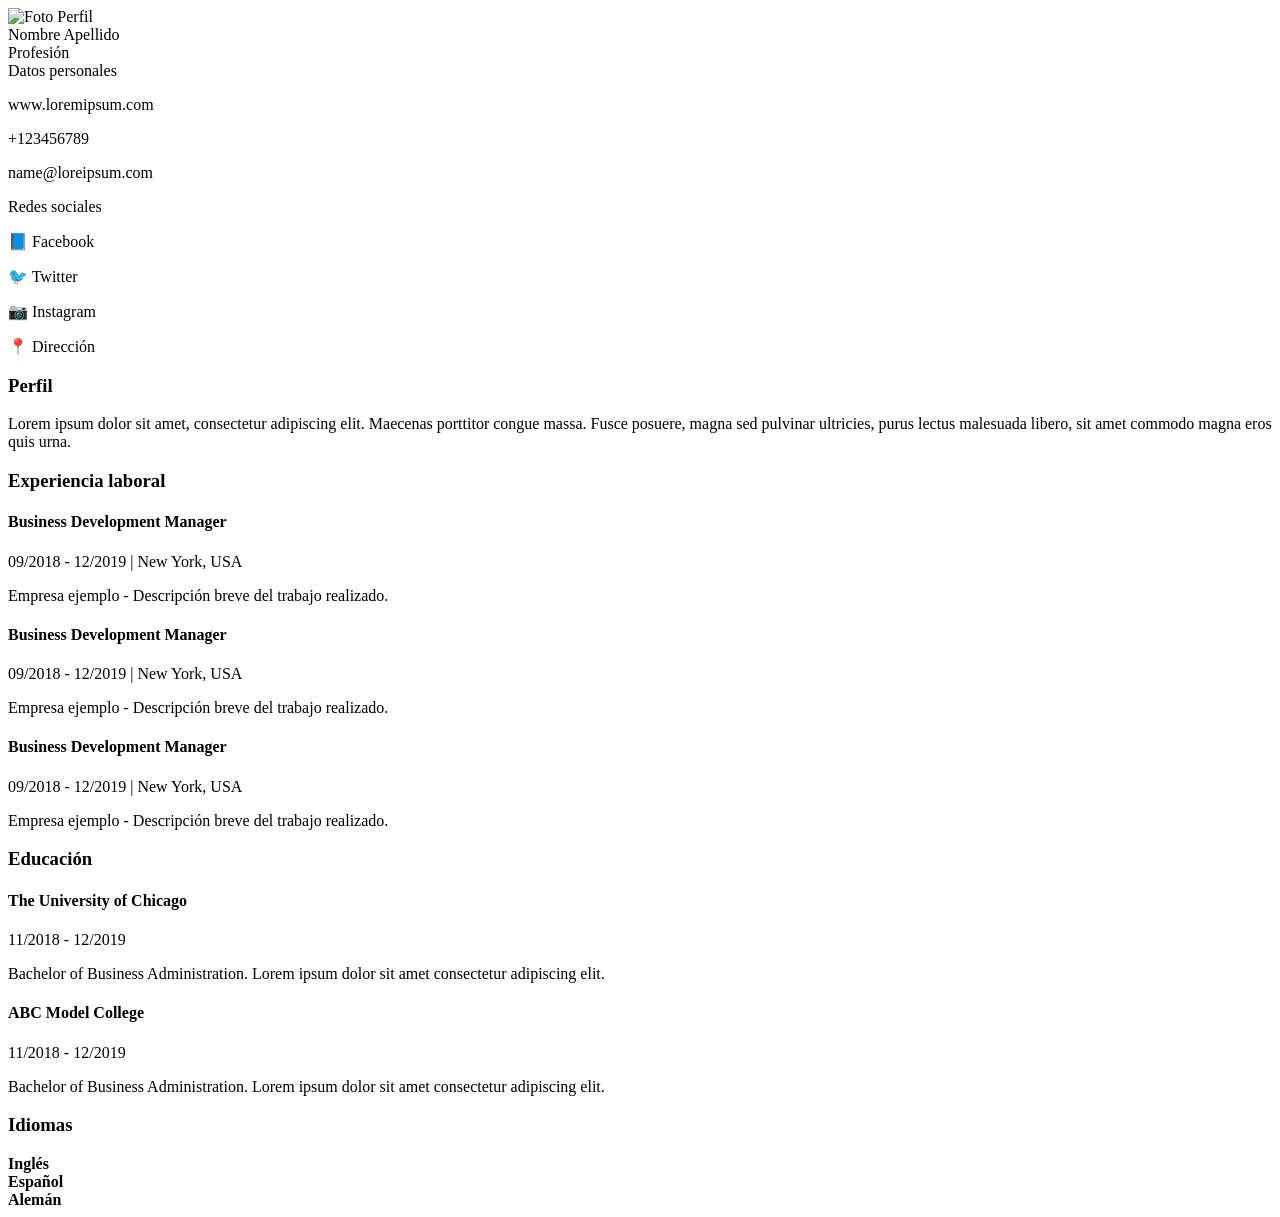
==== TP0/index.html @ 3b18b0f5 "se cargo el tp0" ====
<!DOCTYPE html>
<html lang="es">
<head>
    <meta charset="UTF-8">
    <title>CV - Nombre Apellido</title>
    <link rel="stylesheet" href="cv.css"> <!-- Asegurate de enlazar tu CSS acá -->
</head>
<body>
    <div class="cv-card">

        <!-- Lado Izquierdo -->
        <div class="cv-left">
            <div class="profile-pic">
                <img src="https://via.placeholder.com/80" alt="Foto Perfil">
            </div>
            <div class="name">Nombre Apellido</div>
            <div class="title">Profesión</div>

            <div class="section-title">Datos personales</div>
            <div class="contact-info">
                <p>www.loremipsum.com</p>
                <p>+123456789</p>
                <p>name@loreipsum.com</p>
            </div>

            <div class="section-title">Redes sociales</div>
            <div class="social-icons">
                <p>📘 Facebook</p>
                <p>🐦 Twitter</p>
                <p>📷 Instagram</p>
                <p>📍 Dirección</p>
            </div>
        </div>

        <!-- Lado Derecho -->
        <div class="cv-right">
            <div class="section">
                <h3>Perfil</h3>
                <p class="profile-summary">
                    Lorem ipsum dolor sit amet, consectetur adipiscing elit. Maecenas
                    porttitor congue massa. Fusce posuere, magna sed pulvinar ultricies,
                    purus lectus malesuada libero, sit amet commodo magna eros quis urna.
                </p>
            </div>

            <div class="section">
                <h3>Experiencia laboral</h3>
                <div class="experience">
                    <div class="item">
                        <h4>Business Development Manager</h4>
                        <span>09/2018 - 12/2019 | New York, USA</span>
                        <p>Empresa ejemplo - Descripción breve del trabajo realizado.</p>
                    </div>
                    <div class="item">
                        <h4>Business Development Manager</h4>
                        <span>09/2018 - 12/2019 | New York, USA</span>
                        <p>Empresa ejemplo - Descripción breve del trabajo realizado.</p>
                    </div>
                    <div class="item">
                        <h4>Business Development Manager</h4>
                        <span>09/2018 - 12/2019 | New York, USA</span>
                        <p>Empresa ejemplo - Descripción breve del trabajo realizado.</p>
                    </div>
                </div>
            </div>

            <div class="section">
                <h3>Educación</h3>
                <div class="education">
                    <div class="item">
                        <h4>The University of Chicago</h4>
                        <span>11/2018 - 12/2019</span>
                        <p>Bachelor of Business Administration. Lorem ipsum dolor sit amet consectetur adipiscing elit.</p>
                    </div>
                    <div class="item">
                        <h4>ABC Model College</h4>
                        <span>11/2018 - 12/2019</span>
                        <p>Bachelor of Business Administration. Lorem ipsum dolor sit amet consectetur adipiscing elit.</p>
                    </div>
                </div>
            </div>

            <div class="section">
                <h3>Idiomas</h3>
                <div class="languages">
                    <div class="language">
                        <strong>Inglés</strong>
                        <div class="dots">
                            <div class="dot filled"></div>
                            <div class="dot filled"></div>
                            <div class="dot filled"></div>
                            <div class="dot filled"></div>
                            <div class="dot"></div>
                        </div>
                    </div>
                    <div class="language">
                        <strong>Español</strong>
                        <div class="dots">
                            <div class="dot filled"></div>
                            <div class="dot filled"></div>
                            <div class="dot filled"></div>
                            <div class="dot filled"></div>
                            <div class="dot filled"></div>
                        </div>
                    </div>
                    <div class="language">
                        <strong>Alemán</strong>
                        <div class="dots">
                            <div class="dot filled"></div>
                            <div class="dot filled"></div>
                            <div class="dot"></div>
                            <div class="dot"></div>
                            <div class="dot"></div>
                        </div>
                    </div>
                </div>
            </div>
        </div>

    </div>
</body>
</html>
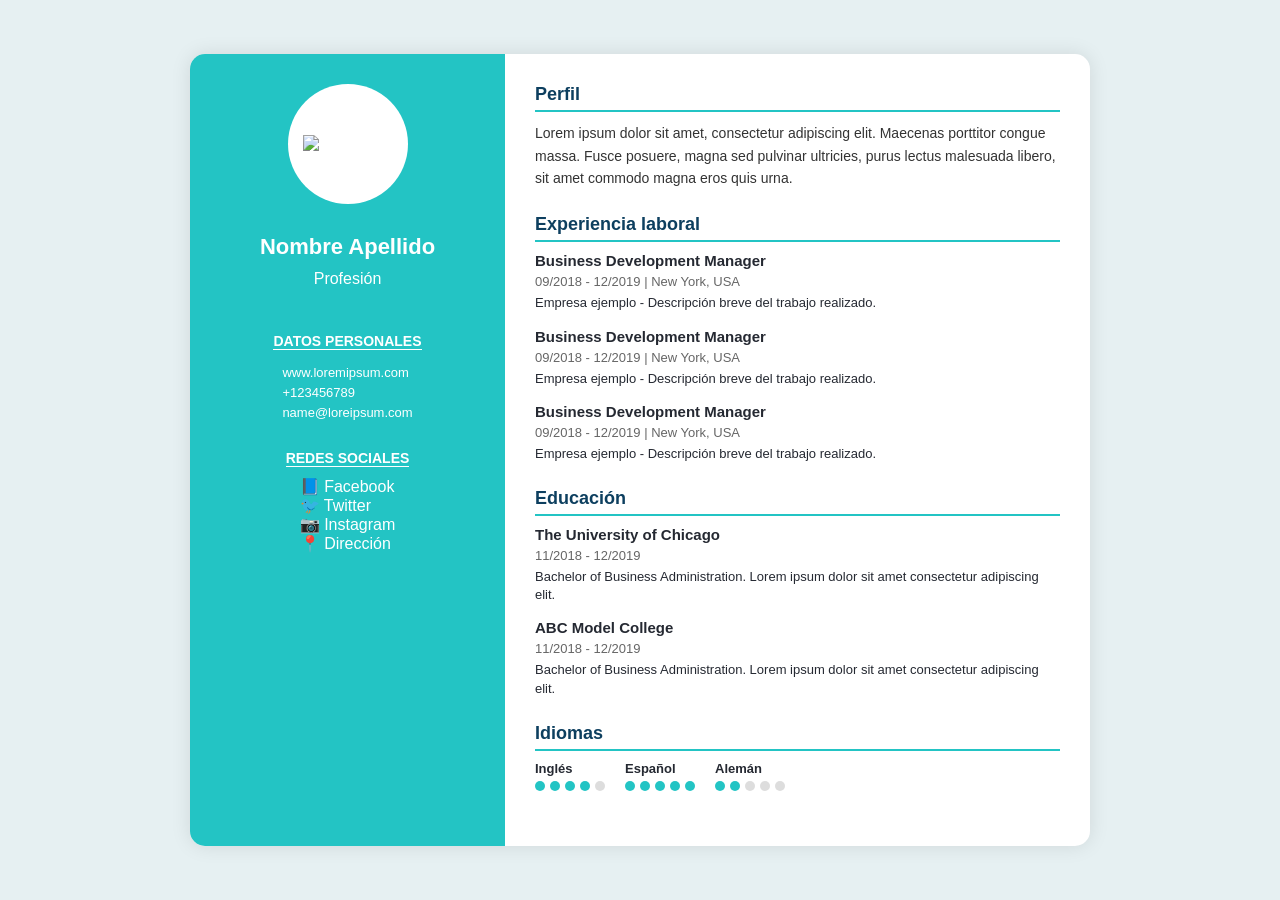
==== commit 6d541121: "se cargo el tp0" ====
--- a/TP0/index.html
+++ b/TP0/index.html
@@ -3,7 +3,7 @@
 <head>
     <meta charset="UTF-8">
     <title>CV - Nombre Apellido</title>
-    <link rel="stylesheet" href="cv.css"> <!-- Asegurate de enlazar tu CSS acá -->
+    <link rel="stylesheet" href="./css/styles.css">
 </head>
 <body>
     <div class="cv-card">
--- a/TP0/css/styles.css
+++ b/TP0/css/styles.css
@@ -0,0 +1,157 @@
+* {
+    margin: 0;
+    padding: 0;
+    box-sizing: border-box;
+    font-family: 'Arial', sans-serif;
+}
+
+body {
+    background-color: #e6f0f2;
+    display: flex;
+    justify-content: center;
+    align-items: center;
+    min-height: 100vh;
+}
+
+.cv-card {
+    background-color: #ffffff;
+    width: 900px;
+    display: flex;
+    border-radius: 15px;
+    overflow: hidden;
+    box-shadow: 0 0 20px rgba(0, 0, 0, 0.1);
+}
+
+/* Lado izquierdo */
+.cv-left {
+    background-color: #23c4c4;
+    color: white;
+    width: 35%;
+    padding: 30px;
+    display: flex;
+    flex-direction: column;
+    align-items: center;
+}
+
+.cv-left .profile-pic {
+    width: 120px;
+    height: 120px;
+    background-color: #ffffff;
+    border-radius: 50%;
+    margin-bottom: 20px;
+    display: flex;
+    align-items: center;
+    justify-content: center;
+}
+
+.cv-left .name {
+    font-size: 22px;
+    font-weight: bold;
+    margin: 10px 0;
+    text-align: center;
+}
+
+.cv-left .title {
+    font-size: 16px;
+    margin-bottom: 20px;
+    text-align: center;
+}
+
+.cv-left .section-title {
+    font-weight: bold;
+    margin: 25px 0 10px;
+    font-size: 14px;
+    text-transform: uppercase;
+    border-bottom: 1px solid white;
+}
+
+.cv-left .contact-info p,
+.cv-left .social-icons a {
+    font-size: 13px;
+    margin: 5px 0;
+    text-decoration: none;
+    color: white;
+}
+
+/* Lado derecho */
+.cv-right {
+    width: 65%;
+    padding: 30px;
+    color: #252932;
+}
+
+.cv-right .section {
+    margin-bottom: 25px;
+}
+
+.cv-right .section h3 {
+    color: #0d3f5f;
+    margin-bottom: 10px;
+    border-bottom: 2px solid #23c4c4;
+    padding-bottom: 5px;
+    font-size: 18px;
+}
+
+.cv-right .profile-summary {
+    font-size: 14px;
+    line-height: 1.6;
+    color: #333;
+}
+
+.cv-right .experience,
+.cv-right .education {
+    margin-top: 10px;
+}
+
+.cv-right .item {
+    margin-bottom: 15px;
+}
+
+.cv-right .item h4 {
+    font-size: 15px;
+    font-weight: bold;
+    margin-bottom: 5px;
+}
+
+.cv-right .item span {
+    display: block;
+    font-size: 13px;
+    color: #666;
+}
+
+.cv-right .item p {
+    font-size: 13px;
+    margin-top: 5px;
+    line-height: 1.4;
+}
+
+/* Lenguajes */
+.languages {
+    display: flex;
+    flex-wrap: wrap;
+    gap: 20px;
+}
+
+.language {
+    display: flex;
+    flex-direction: column;
+    align-items: flex-start;
+    font-size: 13px;
+}
+
+.language .dots {
+    display: flex;
+    gap: 5px;
+    margin-top: 5px;
+}
+
+.language .dot {
+    width: 10px;
+    height: 10px;
+    border-radius: 50%;
+    background-color: #ddd;
+}
+
+.language .dot.filled {
+    background-color: #23c4c4;
+}
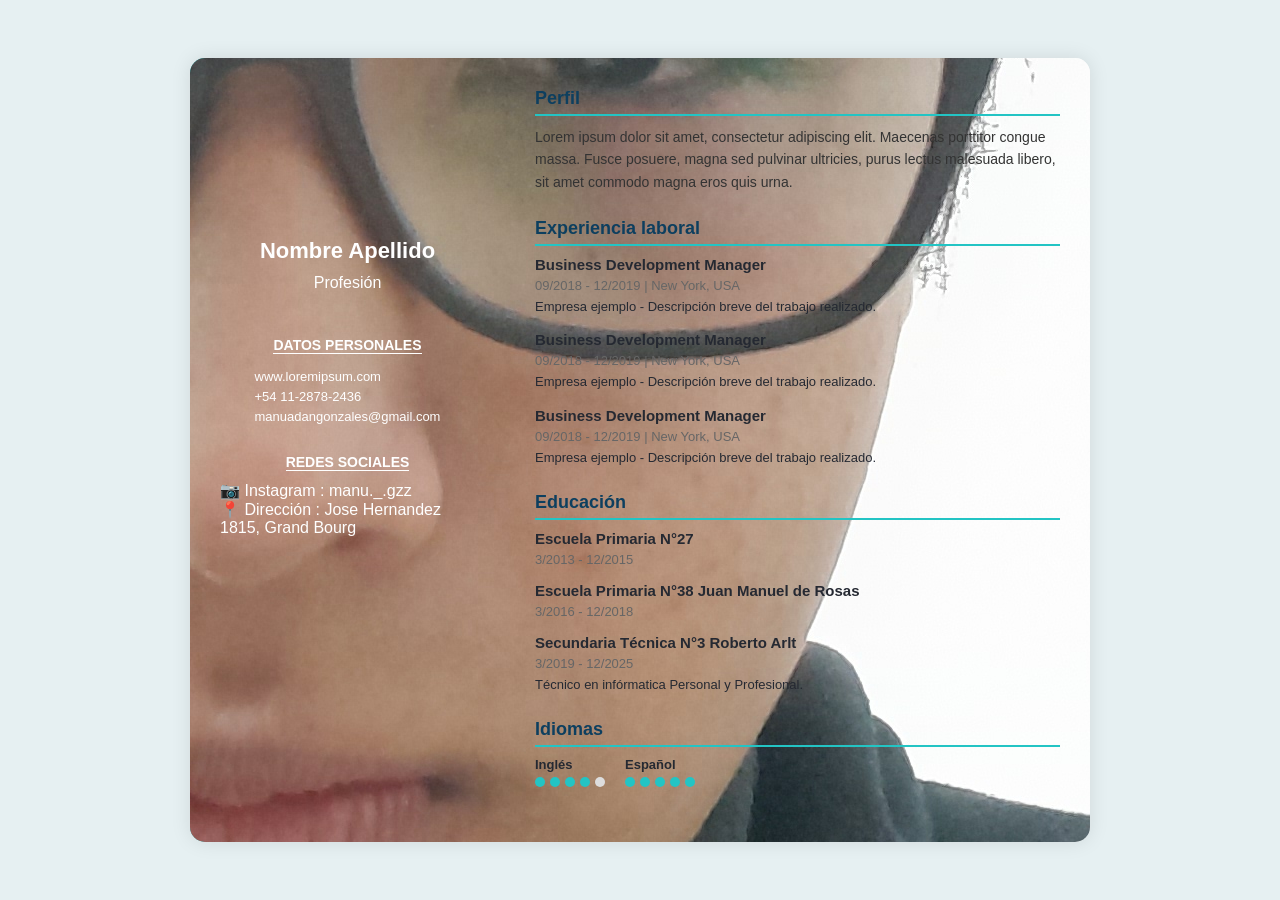
==== commit 928b599c: "tp0 changed" ====
--- a/TP0/index.html
+++ b/TP0/index.html
@@ -11,7 +11,7 @@
         <!-- Lado Izquierdo -->
         <div class="cv-left">
             <div class="profile-pic">
-                <img src="https://via.placeholder.com/80" alt="Foto Perfil">
+                <img src="img/mi-cara.jpg" alt="Foto Perfil">
             </div>
             <div class="name">Nombre Apellido</div>
             <div class="title">Profesión</div>
@@ -19,16 +19,14 @@
             <div class="section-title">Datos personales</div>
             <div class="contact-info">
                 <p>www.loremipsum.com</p>
-                <p>+123456789</p>
-                <p>name@loreipsum.com</p>
+                <p>+54 11-2878-2436</p>
+                <p>manuadangonzales@gmail.com</p>
             </div>
 
             <div class="section-title">Redes sociales</div>
             <div class="social-icons">
-                <p>📘 Facebook</p>
-                <p>🐦 Twitter</p>
-                <p>📷 Instagram</p>
-                <p>📍 Dirección</p>
+                <p>📷 Instagram : manu._.gzz</p>
+                <p>📍 Dirección : Jose Hernandez 1815, Grand Bourg</p>
             </div>
         </div>
 
@@ -68,14 +66,17 @@
                 <h3>Educación</h3>
                 <div class="education">
                     <div class="item">
-                        <h4>The University of Chicago</h4>
-                        <span>11/2018 - 12/2019</span>
-                        <p>Bachelor of Business Administration. Lorem ipsum dolor sit amet consectetur adipiscing elit.</p>
+                        <h4>Escuela Primaria N°27</h4>
+                        <span>3/2013 - 12/2015</span>
                     </div>
                     <div class="item">
-                        <h4>ABC Model College</h4>
-                        <span>11/2018 - 12/2019</span>
-                        <p>Bachelor of Business Administration. Lorem ipsum dolor sit amet consectetur adipiscing elit.</p>
+                        <h4>Escuela Primaria N°38 Juan Manuel de Rosas</h4>
+                        <span>3/2016 - 12/2018</span>
+                    </div>
+                    <div class="item">
+                        <h4>Secundaria Técnica N°3 Roberto Arlt</h4>
+                        <span>3/2019 - 12/2025</span>
+                        <p>Técnico en infórmatica Personal y Profesional.</p>
                     </div>
                 </div>
             </div>
@@ -103,16 +104,6 @@
                             <div class="dot filled"></div>
                         </div>
                     </div>
-                    <div class="language">
-                        <strong>Alemán</strong>
-                        <div class="dots">
-                            <div class="dot filled"></div>
-                            <div class="dot filled"></div>
-                            <div class="dot"></div>
-                            <div class="dot"></div>
-                            <div class="dot"></div>
-                        </div>
-                    </div>
                 </div>
             </div>
         </div>
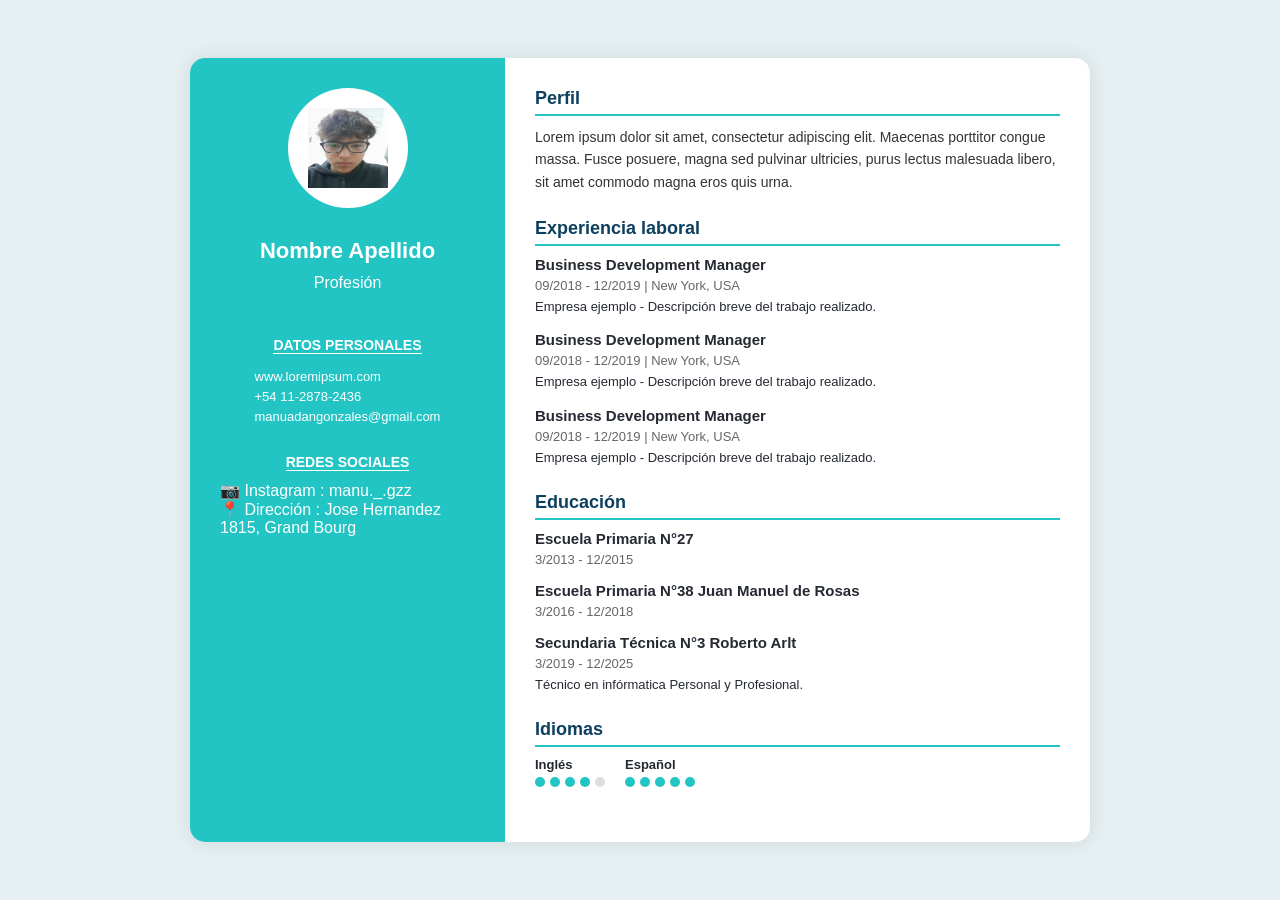
==== commit b1d480ff: "dfsdf" ====
--- a/TP0/index.html
+++ b/TP0/index.html
@@ -11,7 +11,7 @@
         <!-- Lado Izquierdo -->
         <div class="cv-left">
             <div class="profile-pic">
-                <img src="img/mi-cara.jpg" alt="Foto Perfil">
+                <img class="img" src="img/mi-cara.jpg" alt="Foto Perfil">
             </div>
             <div class="name">Nombre Apellido</div>
             <div class="title">Profesión</div>
--- a/TP0/css/styles.css
+++ b/TP0/css/styles.css
@@ -155,3 +155,8 @@
 .language .dot.filled {
     background-color: #23c4c4;
 }
+
+.img{
+    height: 80px;
+    width: 80px;
+}
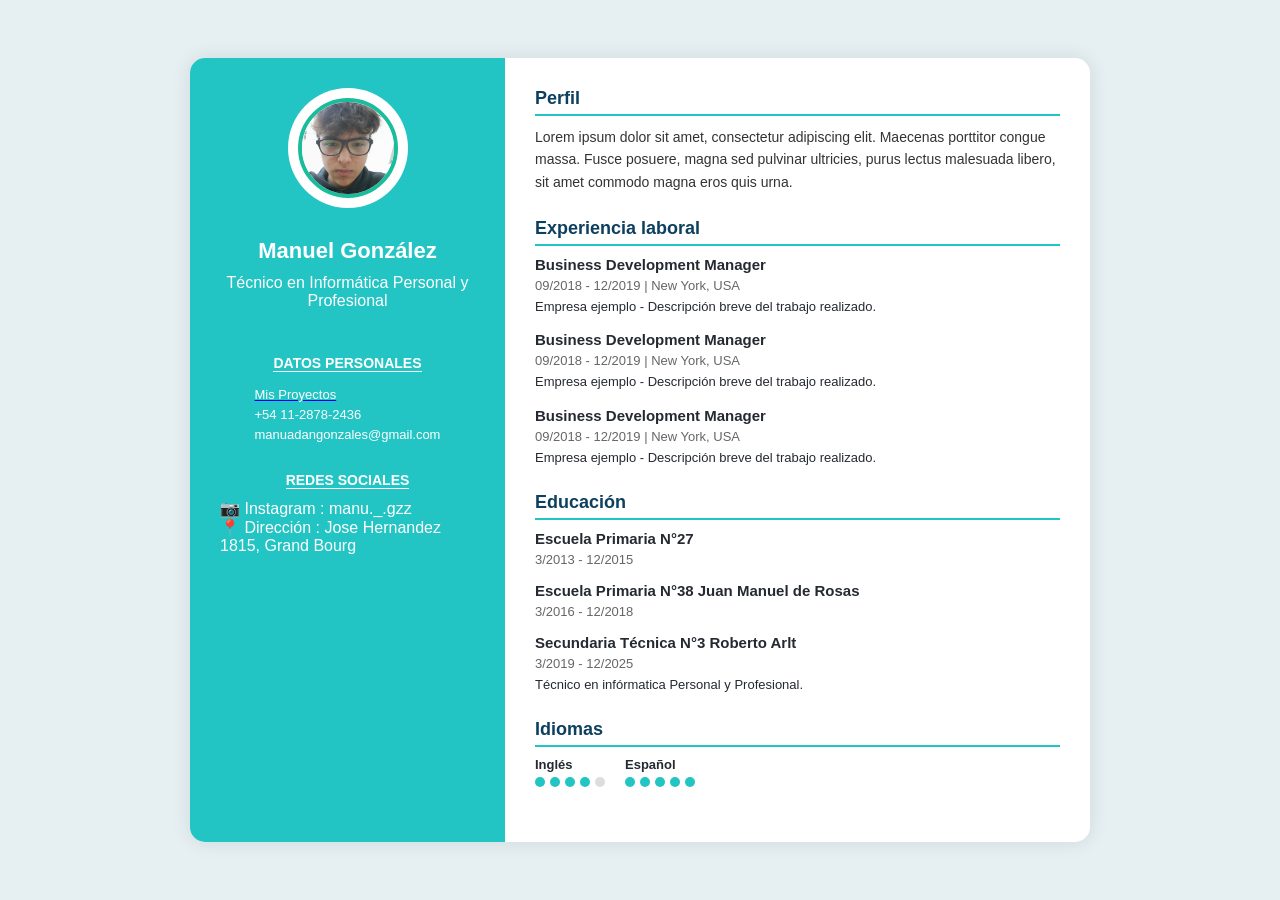
==== commit fe5a929e: "wewf" ====
--- a/TP0/index.html
+++ b/TP0/index.html
@@ -13,12 +13,14 @@
             <div class="profile-pic">
                 <img class="img" src="img/mi-cara.jpg" alt="Foto Perfil">
             </div>
-            <div class="name">Nombre Apellido</div>
-            <div class="title">Profesión</div>
+            <div class="name">Manuel González</div>
+            <div class="title">Técnico en Informática Personal y Profesional</div>
 
             <div class="section-title">Datos personales</div>
             <div class="contact-info">
-                <p>www.loremipsum.com</p>
+                <a href="https://manu-gonzalez.github.io/manuel-gonzalez/TP2/#projects" target="_blank" rel="noopener noreferrer">
+                    <p>Mis Proyectos</p>
+                </a>
                 <p>+54 11-2878-2436</p>
                 <p>manuadangonzales@gmail.com</p>
             </div>
--- a/TP0/css/styles.css
+++ b/TP0/css/styles.css
@@ -156,7 +156,15 @@
     background-color: #23c4c4;
 }
 
-.img{
-    height: 80px;
-    width: 80px;
-}+.profile-pic {
+    text-align: center;
+    margin-bottom: 20px;
+}
+
+.profile-pic img {
+    width: 100px;
+    height: 100px;
+    object-fit: cover;
+    border-radius: 50%;
+    border: 4px solid #1abc9c;
+}
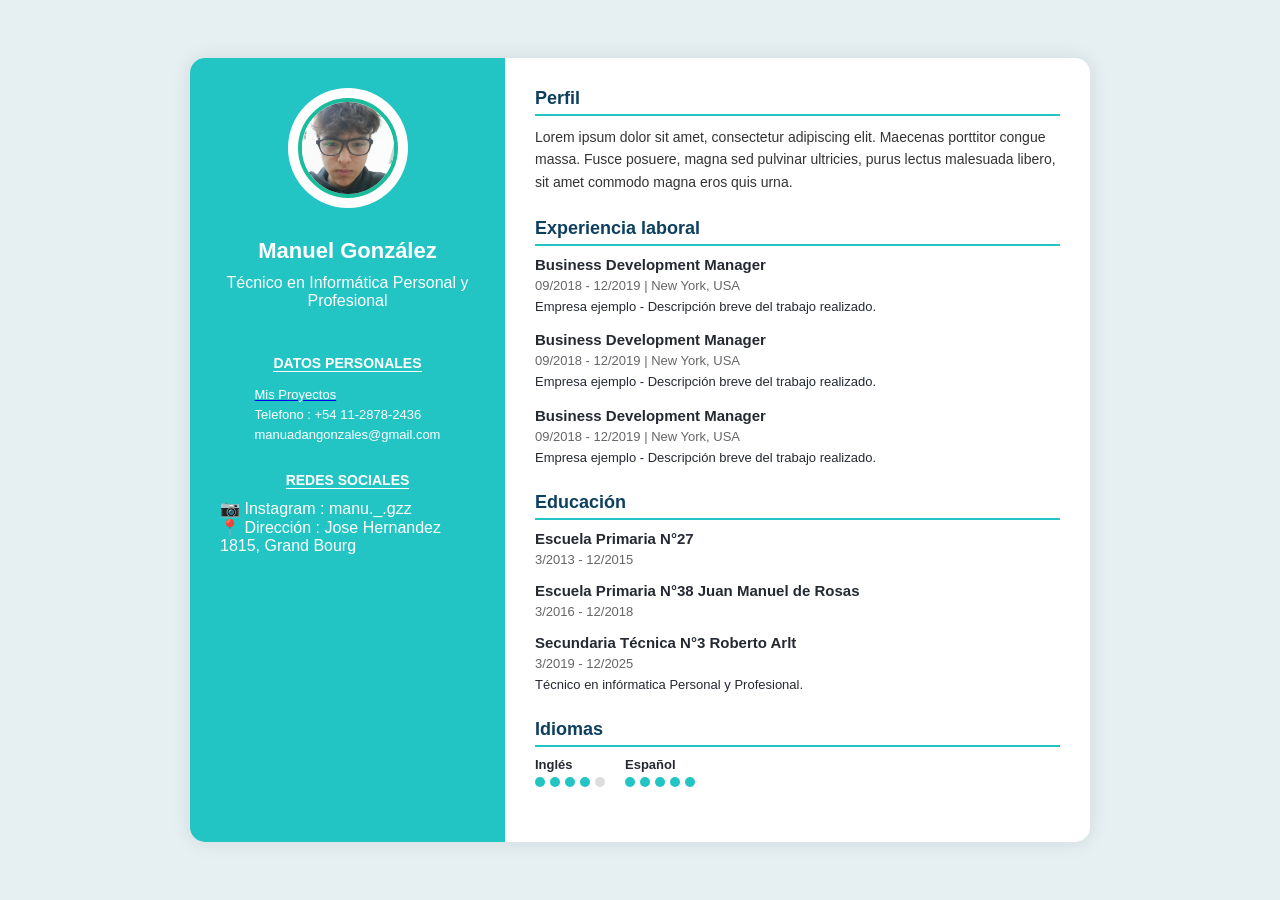
==== commit 137e4336: "dff" ====
--- a/TP0/index.html
+++ b/TP0/index.html
@@ -21,7 +21,7 @@
                 <a href="https://manu-gonzalez.github.io/manuel-gonzalez/TP2/#projects" target="_blank" rel="noopener noreferrer">
                     <p>Mis Proyectos</p>
                 </a>
-                <p>+54 11-2878-2436</p>
+                <p>Telefono : +54 11-2878-2436</p>
                 <p>manuadangonzales@gmail.com</p>
             </div>
 
